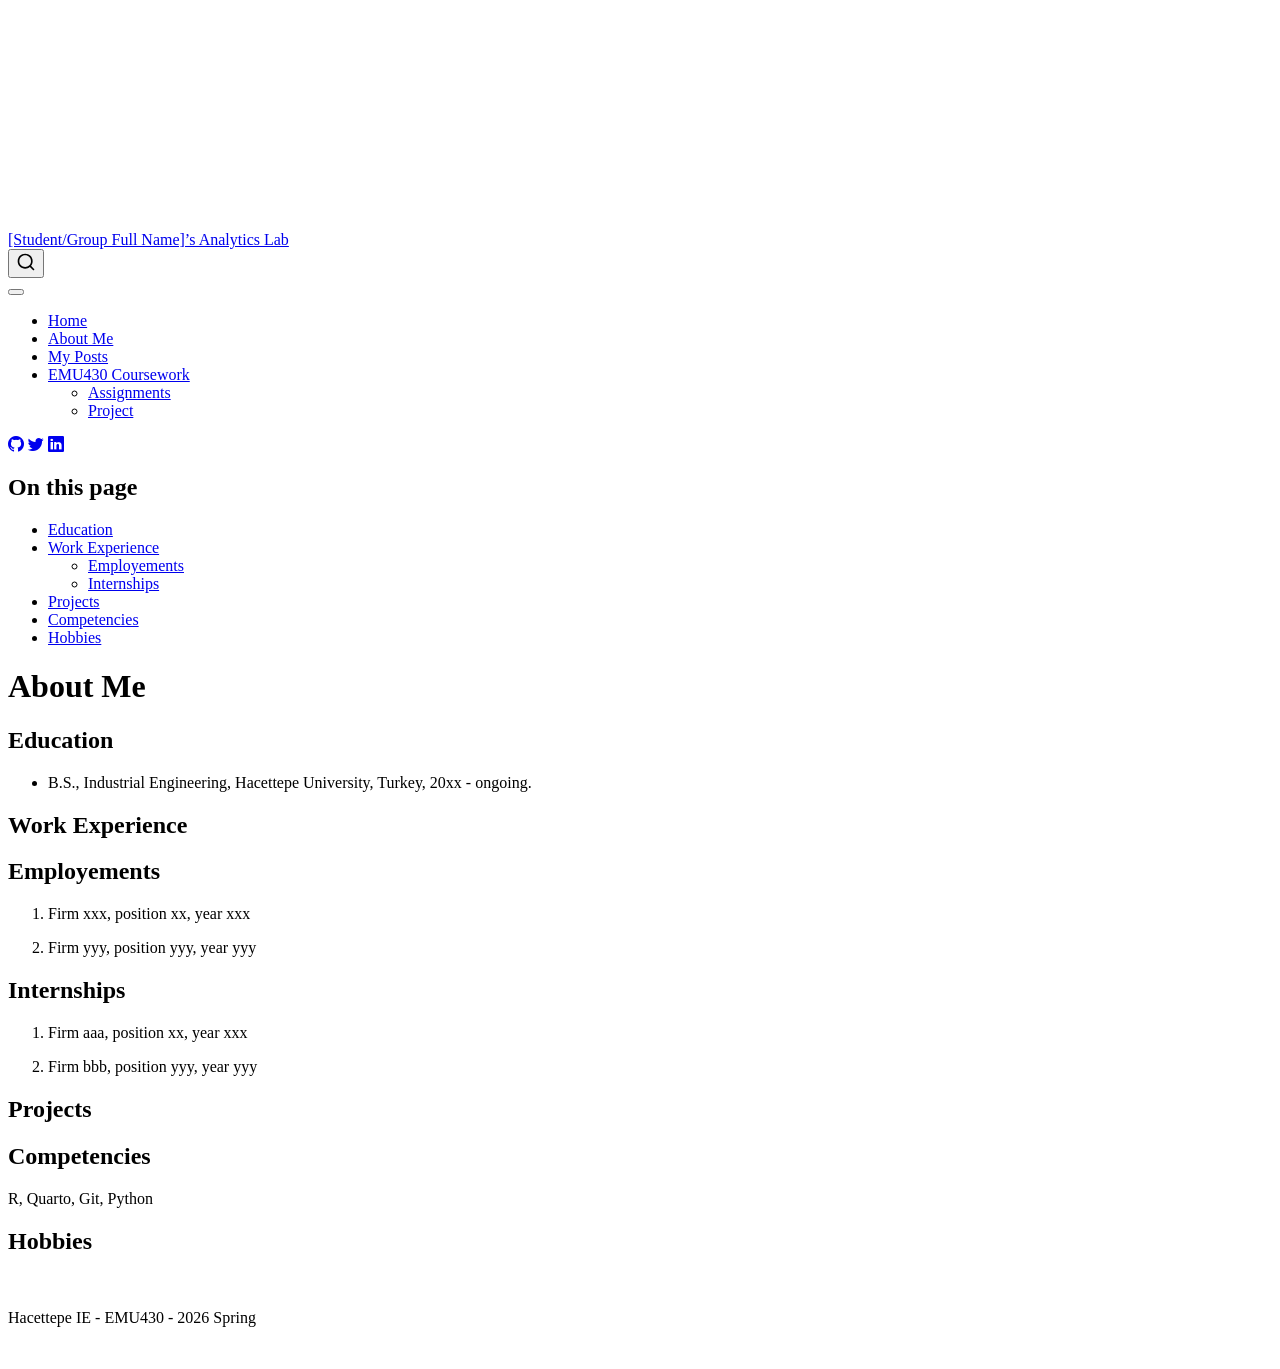
==== docs/about.html @ 72acf86f "assignment update" ====
<!DOCTYPE html>
<html xmlns="http://www.w3.org/1999/xhtml" lang="en" xml:lang="en"><head>

<meta charset="utf-8">
<meta name="generator" content="quarto-1.8.25">

<meta name="viewport" content="width=device-width, initial-scale=1.0, user-scalable=yes">


<title>About Me – [Student/Group Full Name]’s Analytics Lab</title>
<style>
code{white-space: pre-wrap;}
span.smallcaps{font-variant: small-caps;}
div.columns{display: flex; gap: min(4vw, 1.5em);}
div.column{flex: auto; overflow-x: auto;}
div.hanging-indent{margin-left: 1.5em; text-indent: -1.5em;}
ul.task-list{list-style: none;}
ul.task-list li input[type="checkbox"] {
  width: 0.8em;
  margin: 0 0.8em 0.2em -1em; /* quarto-specific, see https://github.com/quarto-dev/quarto-cli/issues/4556 */ 
  vertical-align: middle;
}
</style>


<script src="site_libs/quarto-nav/quarto-nav.js"></script>
<script src="site_libs/quarto-nav/headroom.min.js"></script>
<script src="site_libs/clipboard/clipboard.min.js"></script>
<script src="site_libs/quarto-search/autocomplete.umd.js"></script>
<script src="site_libs/quarto-search/fuse.min.js"></script>
<script src="site_libs/quarto-search/quarto-search.js"></script>
<meta name="quarto:offset" content="./">
<script src="site_libs/quarto-html/quarto.js" type="module"></script>
<script src="site_libs/quarto-html/tabsets/tabsets.js" type="module"></script>
<script src="site_libs/quarto-html/axe/axe-check.js" type="module"></script>
<script src="site_libs/quarto-html/popper.min.js"></script>
<script src="site_libs/quarto-html/tippy.umd.min.js"></script>
<script src="site_libs/quarto-html/anchor.min.js"></script>
<link href="site_libs/quarto-html/tippy.css" rel="stylesheet">
<link href="site_libs/quarto-html/quarto-syntax-highlighting-7b89279ff1a6dce999919e0e67d4d9ec.css" rel="stylesheet" class="quarto-color-scheme" id="quarto-text-highlighting-styles">
<link href="site_libs/quarto-html/quarto-syntax-highlighting-dark-707d8167ce6003fca903bfe2be84ab7f.css" rel="stylesheet" class="quarto-color-scheme quarto-color-alternate" id="quarto-text-highlighting-styles">
<link href="site_libs/quarto-html/quarto-syntax-highlighting-7b89279ff1a6dce999919e0e67d4d9ec.css" rel="stylesheet" class="quarto-color-scheme-extra" id="quarto-text-highlighting-styles">
<script src="site_libs/bootstrap/bootstrap.min.js"></script>
<link href="site_libs/bootstrap/bootstrap-icons.css" rel="stylesheet">
<link href="site_libs/bootstrap/bootstrap-1f4f0a526e33a25f9ede20238f494f88.min.css" rel="stylesheet" append-hash="true" class="quarto-color-scheme" id="quarto-bootstrap" data-mode="light">
<link href="site_libs/bootstrap/bootstrap-dark-b7d7e4963d0d63b27f52642e5120691d.min.css" rel="stylesheet" append-hash="true" class="quarto-color-scheme quarto-color-alternate" id="quarto-bootstrap" data-mode="dark">
<link href="site_libs/bootstrap/bootstrap-1f4f0a526e33a25f9ede20238f494f88.min.css" rel="stylesheet" append-hash="true" class="quarto-color-scheme-extra" id="quarto-bootstrap" data-mode="light">
<script id="quarto-search-options" type="application/json">{
  "location": "navbar",
  "copy-button": false,
  "collapse-after": 3,
  "panel-placement": "end",
  "type": "overlay",
  "limit": 50,
  "keyboard-shortcut": [
    "f",
    "/",
    "s"
  ],
  "show-item-context": false,
  "language": {
    "search-no-results-text": "No results",
    "search-matching-documents-text": "matching documents",
    "search-copy-link-title": "Copy link to search",
    "search-hide-matches-text": "Hide additional matches",
    "search-more-match-text": "more match in this document",
    "search-more-matches-text": "more matches in this document",
    "search-clear-button-title": "Clear",
    "search-text-placeholder": "",
    "search-detached-cancel-button-title": "Cancel",
    "search-submit-button-title": "Submit",
    "search-label": "Search"
  }
}</script>


<link rel="stylesheet" href="styles.css">
</head>

<body class="docked nav-fixed quarto-light"><script id="quarto-html-before-body" type="application/javascript">
    const toggleBodyColorMode = (bsSheetEl) => {
      const mode = bsSheetEl.getAttribute("data-mode");
      const bodyEl = window.document.querySelector("body");
      if (mode === "dark") {
        bodyEl.classList.add("quarto-dark");
        bodyEl.classList.remove("quarto-light");
      } else {
        bodyEl.classList.add("quarto-light");
        bodyEl.classList.remove("quarto-dark");
      }
    }
    const toggleBodyColorPrimary = () => {
      const bsSheetEl = window.document.querySelector("link#quarto-bootstrap:not([rel=disabled-stylesheet])");
      if (bsSheetEl) {
        toggleBodyColorMode(bsSheetEl);
      }
    }
    const setColorSchemeToggle = (alternate) => {
      const toggles = window.document.querySelectorAll('.quarto-color-scheme-toggle');
      for (let i=0; i < toggles.length; i++) {
        const toggle = toggles[i];
        if (toggle) {
          if (alternate) {
            toggle.classList.add("alternate");
          } else {
            toggle.classList.remove("alternate");
          }
        }
      }
    };
    const toggleColorMode = (alternate) => {
      // Switch the stylesheets
      const primaryStylesheets = window.document.querySelectorAll('link.quarto-color-scheme:not(.quarto-color-alternate)');
      const alternateStylesheets = window.document.querySelectorAll('link.quarto-color-scheme.quarto-color-alternate');
      manageTransitions('#quarto-margin-sidebar .nav-link', false);
      if (alternate) {
        // note: dark is layered on light, we don't disable primary!
        enableStylesheet(alternateStylesheets);
        for (const sheetNode of alternateStylesheets) {
          if (sheetNode.id === "quarto-bootstrap") {
            toggleBodyColorMode(sheetNode);
          }
        }
      } else {
        disableStylesheet(alternateStylesheets);
        enableStylesheet(primaryStylesheets)
        toggleBodyColorPrimary();
      }
      manageTransitions('#quarto-margin-sidebar .nav-link', true);
      // Switch the toggles
      setColorSchemeToggle(alternate)
      // Hack to workaround the fact that safari doesn't
      // properly recolor the scrollbar when toggling (#1455)
      if (navigator.userAgent.indexOf('Safari') > 0 && navigator.userAgent.indexOf('Chrome') == -1) {
        manageTransitions("body", false);
        window.scrollTo(0, 1);
        setTimeout(() => {
          window.scrollTo(0, 0);
          manageTransitions("body", true);
        }, 40);
      }
    }
    const disableStylesheet = (stylesheets) => {
      for (let i=0; i < stylesheets.length; i++) {
        const stylesheet = stylesheets[i];
        stylesheet.rel = 'disabled-stylesheet';
      }
    }
    const enableStylesheet = (stylesheets) => {
      for (let i=0; i < stylesheets.length; i++) {
        const stylesheet = stylesheets[i];
        if(stylesheet.rel !== 'stylesheet') { // for Chrome, which will still FOUC without this check
          stylesheet.rel = 'stylesheet';
        }
      }
    }
    const manageTransitions = (selector, allowTransitions) => {
      const els = window.document.querySelectorAll(selector);
      for (let i=0; i < els.length; i++) {
        const el = els[i];
        if (allowTransitions) {
          el.classList.remove('notransition');
        } else {
          el.classList.add('notransition');
        }
      }
    }
    const isFileUrl = () => {
      return window.location.protocol === 'file:';
    }
    const hasAlternateSentinel = () => {
      let styleSentinel = getColorSchemeSentinel();
      if (styleSentinel !== null) {
        return styleSentinel === "alternate";
      } else {
        return false;
      }
    }
    const setStyleSentinel = (alternate) => {
      const value = alternate ? "alternate" : "default";
      if (!isFileUrl()) {
        window.localStorage.setItem("quarto-color-scheme", value);
      } else {
        localAlternateSentinel = value;
      }
    }
    const getColorSchemeSentinel = () => {
      if (!isFileUrl()) {
        const storageValue = window.localStorage.getItem("quarto-color-scheme");
        return storageValue != null ? storageValue : localAlternateSentinel;
      } else {
        return localAlternateSentinel;
      }
    }
    const toggleGiscusIfUsed = (isAlternate, darkModeDefault) => {
      const baseTheme = document.querySelector('#giscus-base-theme')?.value ?? 'light';
      const alternateTheme = document.querySelector('#giscus-alt-theme')?.value ?? 'dark';
      let newTheme = '';
      if(authorPrefersDark) {
        newTheme = isAlternate ? baseTheme : alternateTheme;
      } else {
        newTheme = isAlternate ? alternateTheme : baseTheme;
      }
      const changeGiscusTheme = () => {
        // From: https://github.com/giscus/giscus/issues/336
        const sendMessage = (message) => {
          const iframe = document.querySelector('iframe.giscus-frame');
          if (!iframe) return;
          iframe.contentWindow.postMessage({ giscus: message }, 'https://giscus.app');
        }
        sendMessage({
          setConfig: {
            theme: newTheme
          }
        });
      }
      const isGiscussLoaded = window.document.querySelector('iframe.giscus-frame') !== null;
      if (isGiscussLoaded) {
        changeGiscusTheme();
      }
    };
    const authorPrefersDark = false;
    const darkModeDefault = authorPrefersDark;
      document.querySelector('link#quarto-text-highlighting-styles.quarto-color-scheme-extra').rel = 'disabled-stylesheet';
      document.querySelector('link#quarto-bootstrap.quarto-color-scheme-extra').rel = 'disabled-stylesheet';
    let localAlternateSentinel = darkModeDefault ? 'alternate' : 'default';
    // Dark / light mode switch
    window.quartoToggleColorScheme = () => {
      // Read the current dark / light value
      let toAlternate = !hasAlternateSentinel();
      toggleColorMode(toAlternate);
      setStyleSentinel(toAlternate);
      toggleGiscusIfUsed(toAlternate, darkModeDefault);
      window.dispatchEvent(new Event('resize'));
    };
    // Switch to dark mode if need be
    if (hasAlternateSentinel()) {
      toggleColorMode(true);
    } else {
      toggleColorMode(false);
    }
  </script>

<div id="quarto-search-results"></div>
  <header id="quarto-header" class="headroom fixed-top">
    <nav class="navbar navbar-expand-lg " data-bs-theme="dark">
      <div class="navbar-container container-fluid">
      <div class="navbar-brand-container mx-auto">
    <a href="./index.html" class="navbar-brand navbar-brand-logo">
    </a>
    <a class="navbar-brand" href="./index.html">
    <span class="navbar-title">[Student/Group Full Name]’s Analytics Lab</span>
    </a>
  </div>
            <div id="quarto-search" class="" title="Search"></div>
          <button class="navbar-toggler" type="button" data-bs-toggle="collapse" data-bs-target="#navbarCollapse" aria-controls="navbarCollapse" role="menu" aria-expanded="false" aria-label="Toggle navigation" onclick="if (window.quartoToggleHeadroom) { window.quartoToggleHeadroom(); }">
  <span class="navbar-toggler-icon"></span>
</button>
          <div class="collapse navbar-collapse" id="navbarCollapse">
            <ul class="navbar-nav navbar-nav-scroll me-auto">
  <li class="nav-item">
    <a class="nav-link" href="./index.html"> 
<span class="menu-text">Home</span></a>
  </li>  
  <li class="nav-item">
    <a class="nav-link active" href="./about.html" aria-current="page"> 
<span class="menu-text">About Me</span></a>
  </li>  
  <li class="nav-item">
    <a class="nav-link" href="./posts.html"> 
<span class="menu-text">My Posts</span></a>
  </li>  
  <li class="nav-item dropdown ">
    <a class="nav-link dropdown-toggle" href="#" id="nav-menu-emu430-coursework" role="link" data-bs-toggle="dropdown" aria-expanded="false">
 <span class="menu-text">EMU430 Coursework</span>
    </a>
    <ul class="dropdown-menu" aria-labelledby="nav-menu-emu430-coursework">    
        <li>
    <a class="dropdown-item" href="./assignments.html">
 <span class="dropdown-text">Assignments</span></a>
  </li>  
        <li>
    <a class="dropdown-item" href="./project.html">
 <span class="dropdown-text">Project</span></a>
  </li>  
    </ul>
  </li>
</ul>
          </div> <!-- /navcollapse -->
            <div class="quarto-navbar-tools tools-wide">
    <a href="https://twitter.com" title="" class="quarto-navigation-tool px-1" aria-label=""><i class="bi bi-github"></i></a>
    <a href="https://twitter.com" title="" class="quarto-navigation-tool px-1" aria-label=""><i class="bi bi-twitter"></i></a>
    <a href="https://linkedin.com" title="" class="quarto-navigation-tool px-1" aria-label=""><i class="bi bi-linkedin"></i></a>
  <a href="" class="quarto-color-scheme-toggle quarto-navigation-tool  px-1" onclick="window.quartoToggleColorScheme(); return false;" title="Toggle dark mode"><i class="bi"></i></a>
</div>
      </div> <!-- /container-fluid -->
    </nav>
</header>
<!-- content -->
<div id="quarto-content" class="quarto-container page-columns page-rows-contents page-layout-article page-navbar">
<!-- sidebar -->
  <nav id="quarto-sidebar" class="sidebar collapse collapse-horizontal quarto-sidebar-collapse-item sidebar-navigation docked overflow-auto">
    <nav id="TOC" role="doc-toc" class="toc-active">
    <h2 id="toc-title">On this page</h2>
   
  <ul>
  <li><a href="#education" id="toc-education" class="nav-link active" data-scroll-target="#education">Education</a></li>
  <li><a href="#work-experience" id="toc-work-experience" class="nav-link" data-scroll-target="#work-experience">Work Experience</a>
  <ul class="collapse">
  <li><a href="#employements" id="toc-employements" class="nav-link" data-scroll-target="#employements">Employements</a></li>
  <li><a href="#internships" id="toc-internships" class="nav-link" data-scroll-target="#internships">Internships</a></li>
  </ul></li>
  <li><a href="#projects" id="toc-projects" class="nav-link" data-scroll-target="#projects">Projects</a></li>
  <li><a href="#competencies" id="toc-competencies" class="nav-link" data-scroll-target="#competencies">Competencies</a></li>
  <li><a href="#hobbies" id="toc-hobbies" class="nav-link" data-scroll-target="#hobbies">Hobbies</a></li>
  </ul>
</nav>
</nav>
<div id="quarto-sidebar-glass" class="quarto-sidebar-collapse-item" data-bs-toggle="collapse" data-bs-target=".quarto-sidebar-collapse-item"></div>
<!-- margin-sidebar -->
    <div id="quarto-margin-sidebar" class="sidebar margin-sidebar zindex-bottom">
    </div>
<!-- main -->
<main class="content" id="quarto-document-content">


<header id="title-block-header" class="quarto-title-block default">
<div class="quarto-title">
<h1 class="title">About Me</h1>
</div>



<div class="quarto-title-meta">

    
  
    
  </div>
  


</header>


<section id="education" class="level1">
<h1>Education</h1>
<ul>
<li>B.S., Industrial Engineering, Hacettepe University, Turkey, 20xx - ongoing.</li>
</ul>
</section>
<section id="work-experience" class="level1">
<h1>Work Experience</h1>
<section id="employements" class="level2">
<h2 class="anchored" data-anchor-id="employements">Employements</h2>
<ol type="1">
<li><p>Firm xxx, position xx, year xxx</p></li>
<li><p>Firm yyy, position yyy, year yyy</p></li>
</ol>
</section>
<section id="internships" class="level2">
<h2 class="anchored" data-anchor-id="internships">Internships</h2>
<ol type="1">
<li><p>Firm aaa, position xx, year xxx</p></li>
<li><p>Firm bbb, position yyy, year yyy</p></li>
</ol>
</section>
</section>
<section id="projects" class="level1">
<h1>Projects</h1>
</section>
<section id="competencies" class="level1">
<h1>Competencies</h1>
<p>R, Quarto, Git, Python</p>
</section>
<section id="hobbies" class="level1">
<h1>Hobbies</h1>


</section>

<a onclick="window.scrollTo(0, 0); return false;" role="button" id="quarto-back-to-top"><i class="bi bi-arrow-up"></i> Back to top</a></main> <!-- /main -->
<script id="quarto-html-after-body" type="application/javascript">
  window.document.addEventListener("DOMContentLoaded", function (event) {
    // Ensure there is a toggle, if there isn't float one in the top right
    if (window.document.querySelector('.quarto-color-scheme-toggle') === null) {
      const a = window.document.createElement('a');
      a.classList.add('top-right');
      a.classList.add('quarto-color-scheme-toggle');
      a.href = "";
      a.onclick = function() { try { window.quartoToggleColorScheme(); } catch {} return false; };
      const i = window.document.createElement("i");
      i.classList.add('bi');
      a.appendChild(i);
      window.document.body.appendChild(a);
    }
    setColorSchemeToggle(hasAlternateSentinel())
    const icon = "";
    const anchorJS = new window.AnchorJS();
    anchorJS.options = {
      placement: 'right',
      icon: icon
    };
    anchorJS.add('.anchored');
    const isCodeAnnotation = (el) => {
      for (const clz of el.classList) {
        if (clz.startsWith('code-annotation-')) {                     
          return true;
        }
      }
      return false;
    }
    const onCopySuccess = function(e) {
      // button target
      const button = e.trigger;
      // don't keep focus
      button.blur();
      // flash "checked"
      button.classList.add('code-copy-button-checked');
      var currentTitle = button.getAttribute("title");
      button.setAttribute("title", "Copied!");
      let tooltip;
      if (window.bootstrap) {
        button.setAttribute("data-bs-toggle", "tooltip");
        button.setAttribute("data-bs-placement", "left");
        button.setAttribute("data-bs-title", "Copied!");
        tooltip = new bootstrap.Tooltip(button, 
          { trigger: "manual", 
            customClass: "code-copy-button-tooltip",
            offset: [0, -8]});
        tooltip.show();    
      }
      setTimeout(function() {
        if (tooltip) {
          tooltip.hide();
          button.removeAttribute("data-bs-title");
          button.removeAttribute("data-bs-toggle");
          button.removeAttribute("data-bs-placement");
        }
        button.setAttribute("title", currentTitle);
        button.classList.remove('code-copy-button-checked');
      }, 1000);
      // clear code selection
      e.clearSelection();
    }
    const getTextToCopy = function(trigger) {
      const outerScaffold = trigger.parentElement.cloneNode(true);
      const codeEl = outerScaffold.querySelector('code');
      for (const childEl of codeEl.children) {
        if (isCodeAnnotation(childEl)) {
          childEl.remove();
        }
      }
      return codeEl.innerText;
    }
    const clipboard = new window.ClipboardJS('.code-copy-button:not([data-in-quarto-modal])', {
      text: getTextToCopy
    });
    clipboard.on('success', onCopySuccess);
    if (window.document.getElementById('quarto-embedded-source-code-modal')) {
      const clipboardModal = new window.ClipboardJS('.code-copy-button[data-in-quarto-modal]', {
        text: getTextToCopy,
        container: window.document.getElementById('quarto-embedded-source-code-modal')
      });
      clipboardModal.on('success', onCopySuccess);
    }
      var localhostRegex = new RegExp(/^(?:http|https):\/\/localhost\:?[0-9]*\//);
      var mailtoRegex = new RegExp(/^mailto:/);
        var filterRegex = new RegExp('/' + window.location.host + '/');
      var isInternal = (href) => {
          return filterRegex.test(href) || localhostRegex.test(href) || mailtoRegex.test(href);
      }
      // Inspect non-navigation links and adorn them if external
     var links = window.document.querySelectorAll('a[href]:not(.nav-link):not(.navbar-brand):not(.toc-action):not(.sidebar-link):not(.sidebar-item-toggle):not(.pagination-link):not(.no-external):not([aria-hidden]):not(.dropdown-item):not(.quarto-navigation-tool):not(.about-link)');
      for (var i=0; i<links.length; i++) {
        const link = links[i];
        if (!isInternal(link.href)) {
          // undo the damage that might have been done by quarto-nav.js in the case of
          // links that we want to consider external
          if (link.dataset.originalHref !== undefined) {
            link.href = link.dataset.originalHref;
          }
        }
      }
    function tippyHover(el, contentFn, onTriggerFn, onUntriggerFn) {
      const config = {
        allowHTML: true,
        maxWidth: 500,
        delay: 100,
        arrow: false,
        appendTo: function(el) {
            return el.parentElement;
        },
        interactive: true,
        interactiveBorder: 10,
        theme: 'quarto',
        placement: 'bottom-start',
      };
      if (contentFn) {
        config.content = contentFn;
      }
      if (onTriggerFn) {
        config.onTrigger = onTriggerFn;
      }
      if (onUntriggerFn) {
        config.onUntrigger = onUntriggerFn;
      }
      window.tippy(el, config); 
    }
    const noterefs = window.document.querySelectorAll('a[role="doc-noteref"]');
    for (var i=0; i<noterefs.length; i++) {
      const ref = noterefs[i];
      tippyHover(ref, function() {
        // use id or data attribute instead here
        let href = ref.getAttribute('data-footnote-href') || ref.getAttribute('href');
        try { href = new URL(href).hash; } catch {}
        const id = href.replace(/^#\/?/, "");
        const note = window.document.getElementById(id);
        if (note) {
          return note.innerHTML;
        } else {
          return "";
        }
      });
    }
    const xrefs = window.document.querySelectorAll('a.quarto-xref');
    const processXRef = (id, note) => {
      // Strip column container classes
      const stripColumnClz = (el) => {
        el.classList.remove("page-full", "page-columns");
        if (el.children) {
          for (const child of el.children) {
            stripColumnClz(child);
          }
        }
      }
      stripColumnClz(note)
      if (id === null || id.startsWith('sec-')) {
        // Special case sections, only their first couple elements
        const container = document.createElement("div");
        if (note.children && note.children.length > 2) {
          container.appendChild(note.children[0].cloneNode(true));
          for (let i = 1; i < note.children.length; i++) {
            const child = note.children[i];
            if (child.tagName === "P" && child.innerText === "") {
              continue;
            } else {
              container.appendChild(child.cloneNode(true));
              break;
            }
          }
          if (window.Quarto?.typesetMath) {
            window.Quarto.typesetMath(container);
          }
          return container.innerHTML
        } else {
          if (window.Quarto?.typesetMath) {
            window.Quarto.typesetMath(note);
          }
          return note.innerHTML;
        }
      } else {
        // Remove any anchor links if they are present
        const anchorLink = note.querySelector('a.anchorjs-link');
        if (anchorLink) {
          anchorLink.remove();
        }
        if (window.Quarto?.typesetMath) {
          window.Quarto.typesetMath(note);
        }
        if (note.classList.contains("callout")) {
          return note.outerHTML;
        } else {
          return note.innerHTML;
        }
      }
    }
    for (var i=0; i<xrefs.length; i++) {
      const xref = xrefs[i];
      tippyHover(xref, undefined, function(instance) {
        instance.disable();
        let url = xref.getAttribute('href');
        let hash = undefined; 
        if (url.startsWith('#')) {
          hash = url;
        } else {
          try { hash = new URL(url).hash; } catch {}
        }
        if (hash) {
          const id = hash.replace(/^#\/?/, "");
          const note = window.document.getElementById(id);
          if (note !== null) {
            try {
              const html = processXRef(id, note.cloneNode(true));
              instance.setContent(html);
            } finally {
              instance.enable();
              instance.show();
            }
          } else {
            // See if we can fetch this
            fetch(url.split('#')[0])
            .then(res => res.text())
            .then(html => {
              const parser = new DOMParser();
              const htmlDoc = parser.parseFromString(html, "text/html");
              const note = htmlDoc.getElementById(id);
              if (note !== null) {
                const html = processXRef(id, note);
                instance.setContent(html);
              } 
            }).finally(() => {
              instance.enable();
              instance.show();
            });
          }
        } else {
          // See if we can fetch a full url (with no hash to target)
          // This is a special case and we should probably do some content thinning / targeting
          fetch(url)
          .then(res => res.text())
          .then(html => {
            const parser = new DOMParser();
            const htmlDoc = parser.parseFromString(html, "text/html");
            const note = htmlDoc.querySelector('main.content');
            if (note !== null) {
              // This should only happen for chapter cross references
              // (since there is no id in the URL)
              // remove the first header
              if (note.children.length > 0 && note.children[0].tagName === "HEADER") {
                note.children[0].remove();
              }
              const html = processXRef(null, note);
              instance.setContent(html);
            } 
          }).finally(() => {
            instance.enable();
            instance.show();
          });
        }
      }, function(instance) {
      });
    }
        let selectedAnnoteEl;
        const selectorForAnnotation = ( cell, annotation) => {
          let cellAttr = 'data-code-cell="' + cell + '"';
          let lineAttr = 'data-code-annotation="' +  annotation + '"';
          const selector = 'span[' + cellAttr + '][' + lineAttr + ']';
          return selector;
        }
        const selectCodeLines = (annoteEl) => {
          const doc = window.document;
          const targetCell = annoteEl.getAttribute("data-target-cell");
          const targetAnnotation = annoteEl.getAttribute("data-target-annotation");
          const annoteSpan = window.document.querySelector(selectorForAnnotation(targetCell, targetAnnotation));
          const lines = annoteSpan.getAttribute("data-code-lines").split(",");
          const lineIds = lines.map((line) => {
            return targetCell + "-" + line;
          })
          let top = null;
          let height = null;
          let parent = null;
          if (lineIds.length > 0) {
              //compute the position of the single el (top and bottom and make a div)
              const el = window.document.getElementById(lineIds[0]);
              top = el.offsetTop;
              height = el.offsetHeight;
              parent = el.parentElement.parentElement;
            if (lineIds.length > 1) {
              const lastEl = window.document.getElementById(lineIds[lineIds.length - 1]);
              const bottom = lastEl.offsetTop + lastEl.offsetHeight;
              height = bottom - top;
            }
            if (top !== null && height !== null && parent !== null) {
              // cook up a div (if necessary) and position it 
              let div = window.document.getElementById("code-annotation-line-highlight");
              if (div === null) {
                div = window.document.createElement("div");
                div.setAttribute("id", "code-annotation-line-highlight");
                div.style.position = 'absolute';
                parent.appendChild(div);
              }
              div.style.top = top - 2 + "px";
              div.style.height = height + 4 + "px";
              div.style.left = 0;
              let gutterDiv = window.document.getElementById("code-annotation-line-highlight-gutter");
              if (gutterDiv === null) {
                gutterDiv = window.document.createElement("div");
                gutterDiv.setAttribute("id", "code-annotation-line-highlight-gutter");
                gutterDiv.style.position = 'absolute';
                const codeCell = window.document.getElementById(targetCell);
                const gutter = codeCell.querySelector('.code-annotation-gutter');
                gutter.appendChild(gutterDiv);
              }
              gutterDiv.style.top = top - 2 + "px";
              gutterDiv.style.height = height + 4 + "px";
            }
            selectedAnnoteEl = annoteEl;
          }
        };
        const unselectCodeLines = () => {
          const elementsIds = ["code-annotation-line-highlight", "code-annotation-line-highlight-gutter"];
          elementsIds.forEach((elId) => {
            const div = window.document.getElementById(elId);
            if (div) {
              div.remove();
            }
          });
          selectedAnnoteEl = undefined;
        };
          // Handle positioning of the toggle
      window.addEventListener(
        "resize",
        throttle(() => {
          elRect = undefined;
          if (selectedAnnoteEl) {
            selectCodeLines(selectedAnnoteEl);
          }
        }, 10)
      );
      function throttle(fn, ms) {
      let throttle = false;
      let timer;
        return (...args) => {
          if(!throttle) { // first call gets through
              fn.apply(this, args);
              throttle = true;
          } else { // all the others get throttled
              if(timer) clearTimeout(timer); // cancel #2
              timer = setTimeout(() => {
                fn.apply(this, args);
                timer = throttle = false;
              }, ms);
          }
        };
      }
        // Attach click handler to the DT
        const annoteDls = window.document.querySelectorAll('dt[data-target-cell]');
        for (const annoteDlNode of annoteDls) {
          annoteDlNode.addEventListener('click', (event) => {
            const clickedEl = event.target;
            if (clickedEl !== selectedAnnoteEl) {
              unselectCodeLines();
              const activeEl = window.document.querySelector('dt[data-target-cell].code-annotation-active');
              if (activeEl) {
                activeEl.classList.remove('code-annotation-active');
              }
              selectCodeLines(clickedEl);
              clickedEl.classList.add('code-annotation-active');
            } else {
              // Unselect the line
              unselectCodeLines();
              clickedEl.classList.remove('code-annotation-active');
            }
          });
        }
    const findCites = (el) => {
      const parentEl = el.parentElement;
      if (parentEl) {
        const cites = parentEl.dataset.cites;
        if (cites) {
          return {
            el,
            cites: cites.split(' ')
          };
        } else {
          return findCites(el.parentElement)
        }
      } else {
        return undefined;
      }
    };
    var bibliorefs = window.document.querySelectorAll('a[role="doc-biblioref"]');
    for (var i=0; i<bibliorefs.length; i++) {
      const ref = bibliorefs[i];
      const citeInfo = findCites(ref);
      if (citeInfo) {
        tippyHover(citeInfo.el, function() {
          var popup = window.document.createElement('div');
          citeInfo.cites.forEach(function(cite) {
            var citeDiv = window.document.createElement('div');
            citeDiv.classList.add('hanging-indent');
            citeDiv.classList.add('csl-entry');
            var biblioDiv = window.document.getElementById('ref-' + cite);
            if (biblioDiv) {
              citeDiv.innerHTML = biblioDiv.innerHTML;
            }
            popup.appendChild(citeDiv);
          });
          return popup.innerHTML;
        });
      }
    }
  });
  </script>
</div> <!-- /content -->
<footer class="footer">
  <div class="nav-footer">
    <div class="nav-footer-left">
      &nbsp;
    </div>   
    <div class="nav-footer-center">
<p>Hacettepe IE - EMU430 - 2026 Spring</p>
</div>
    <div class="nav-footer-right">
      &nbsp;
    </div>
  </div>
</footer>




</body></html>
---- docs/site_libs/quarto-html/quarto-syntax-highlighting-7b89279ff1a6dce999919e0e67d4d9ec.css ----
/* quarto syntax highlight colors */
:root {
  --quarto-hl-ot-color: #003B4F;
  --quarto-hl-at-color: #657422;
  --quarto-hl-ss-color: #20794D;
  --quarto-hl-an-color: #5E5E5E;
  --quarto-hl-fu-color: #4758AB;
  --quarto-hl-st-color: #20794D;
  --quarto-hl-cf-color: #003B4F;
  --quarto-hl-op-color: #5E5E5E;
  --quarto-hl-er-color: #AD0000;
  --quarto-hl-bn-color: #AD0000;
  --quarto-hl-al-color: #AD0000;
  --quarto-hl-va-color: #111111;
  --quarto-hl-bu-color: inherit;
  --quarto-hl-ex-color: inherit;
  --quarto-hl-pp-color: #AD0000;
  --quarto-hl-in-color: #5E5E5E;
  --quarto-hl-vs-color: #20794D;
  --quarto-hl-wa-color: #5E5E5E;
  --quarto-hl-do-color: #5E5E5E;
  --quarto-hl-im-color: #00769E;
  --quarto-hl-ch-color: #20794D;
  --quarto-hl-dt-color: #AD0000;
  --quarto-hl-fl-color: #AD0000;
  --quarto-hl-co-color: #5E5E5E;
  --quarto-hl-cv-color: #5E5E5E;
  --quarto-hl-cn-color: #8f5902;
  --quarto-hl-sc-color: #5E5E5E;
  --quarto-hl-dv-color: #AD0000;
  --quarto-hl-kw-color: #003B4F;
}

/* other quarto variables */
:root {
  --quarto-font-monospace: SFMono-Regular, Menlo, Monaco, Consolas, "Liberation Mono", "Courier New", monospace;
}

/* syntax highlight based on Pandoc's rules */
pre > code.sourceCode > span {
  color: #003B4F;
}

code.sourceCode > span {
  color: #003B4F;
}

div.sourceCode,
div.sourceCode pre.sourceCode {
  color: #003B4F;
}

/* Normal */
code span {
  color: #003B4F;
}

/* Alert */
code span.al {
  color: #AD0000;
  font-style: inherit;
}

/* Annotation */
code span.an {
  color: #5E5E5E;
  font-style: inherit;
}

/* Attribute */
code span.at {
  color: #657422;
  font-style: inherit;
}

/* BaseN */
code span.bn {
  color: #AD0000;
  font-style: inherit;
}

/* BuiltIn */
code span.bu {
  font-style: inherit;
}

/* ControlFlow */
code span.cf {
  color: #003B4F;
  font-weight: bold;
  font-style: inherit;
}

/* Char */
code span.ch {
  color: #20794D;
  font-style: inherit;
}

/* Constant */
code span.cn {
  color: #8f5902;
  font-style: inherit;
}

/* Comment */
code span.co {
  color: #5E5E5E;
  font-style: inherit;
}

/* CommentVar */
code span.cv {
  color: #5E5E5E;
  font-style: italic;
}

/* Documentation */
code span.do {
  color: #5E5E5E;
  font-style: italic;
}

/* DataType */
code span.dt {
  color: #AD0000;
  font-style: inherit;
}

/* DecVal */
code span.dv {
  color: #AD0000;
  font-style: inherit;
}

/* Error */
code span.er {
  color: #AD0000;
  font-style: inherit;
}

/* Extension */
code span.ex {
  font-style: inherit;
}

/* Float */
code span.fl {
  color: #AD0000;
  font-style: inherit;
}

/* Function */
code span.fu {
  color: #4758AB;
  font-style: inherit;
}

/* Import */
code span.im {
  color: #00769E;
  font-style: inherit;
}

/* Information */
code span.in {
  color: #5E5E5E;
  font-style: inherit;
}

/* Keyword */
code span.kw {
  color: #003B4F;
  font-weight: bold;
  font-style: inherit;
}

/* Operator */
code span.op {
  color: #5E5E5E;
  font-style: inherit;
}

/* Other */
code span.ot {
  color: #003B4F;
  font-style: inherit;
}

/* Preprocessor */
code span.pp {
  color: #AD0000;
  font-style: inherit;
}

/* SpecialChar */
code span.sc {
  color: #5E5E5E;
  font-style: inherit;
}

/* SpecialString */
code span.ss {
  color: #20794D;
  font-style: inherit;
}

/* String */
code span.st {
  color: #20794D;
  font-style: inherit;
}

/* Variable */
code span.va {
  color: #111111;
  font-style: inherit;
}

/* VerbatimString */
code span.vs {
  color: #20794D;
  font-style: inherit;
}

/* Warning */
code span.wa {
  color: #5E5E5E;
  font-style: italic;
}

.prevent-inlining {
  content: "</";
}

/*# sourceMappingURL=3944bc705cfaf4c80e56f77c5205168a.css.map */
---- docs/site_libs/quarto-html/quarto-syntax-highlighting-7b89279ff1a6dce999919e0e67d4d9ec.css ----
/* quarto syntax highlight colors */
:root {
  --quarto-hl-ot-color: #003B4F;
  --quarto-hl-at-color: #657422;
  --quarto-hl-ss-color: #20794D;
  --quarto-hl-an-color: #5E5E5E;
  --quarto-hl-fu-color: #4758AB;
  --quarto-hl-st-color: #20794D;
  --quarto-hl-cf-color: #003B4F;
  --quarto-hl-op-color: #5E5E5E;
  --quarto-hl-er-color: #AD0000;
  --quarto-hl-bn-color: #AD0000;
  --quarto-hl-al-color: #AD0000;
  --quarto-hl-va-color: #111111;
  --quarto-hl-bu-color: inherit;
  --quarto-hl-ex-color: inherit;
  --quarto-hl-pp-color: #AD0000;
  --quarto-hl-in-color: #5E5E5E;
  --quarto-hl-vs-color: #20794D;
  --quarto-hl-wa-color: #5E5E5E;
  --quarto-hl-do-color: #5E5E5E;
  --quarto-hl-im-color: #00769E;
  --quarto-hl-ch-color: #20794D;
  --quarto-hl-dt-color: #AD0000;
  --quarto-hl-fl-color: #AD0000;
  --quarto-hl-co-color: #5E5E5E;
  --quarto-hl-cv-color: #5E5E5E;
  --quarto-hl-cn-color: #8f5902;
  --quarto-hl-sc-color: #5E5E5E;
  --quarto-hl-dv-color: #AD0000;
  --quarto-hl-kw-color: #003B4F;
}

/* other quarto variables */
:root {
  --quarto-font-monospace: SFMono-Regular, Menlo, Monaco, Consolas, "Liberation Mono", "Courier New", monospace;
}

/* syntax highlight based on Pandoc's rules */
pre > code.sourceCode > span {
  color: #003B4F;
}

code.sourceCode > span {
  color: #003B4F;
}

div.sourceCode,
div.sourceCode pre.sourceCode {
  color: #003B4F;
}

/* Normal */
code span {
  color: #003B4F;
}

/* Alert */
code span.al {
  color: #AD0000;
  font-style: inherit;
}

/* Annotation */
code span.an {
  color: #5E5E5E;
  font-style: inherit;
}

/* Attribute */
code span.at {
  color: #657422;
  font-style: inherit;
}

/* BaseN */
code span.bn {
  color: #AD0000;
  font-style: inherit;
}

/* BuiltIn */
code span.bu {
  font-style: inherit;
}

/* ControlFlow */
code span.cf {
  color: #003B4F;
  font-weight: bold;
  font-style: inherit;
}

/* Char */
code span.ch {
  color: #20794D;
  font-style: inherit;
}

/* Constant */
code span.cn {
  color: #8f5902;
  font-style: inherit;
}

/* Comment */
code span.co {
  color: #5E5E5E;
  font-style: inherit;
}

/* CommentVar */
code span.cv {
  color: #5E5E5E;
  font-style: italic;
}

/* Documentation */
code span.do {
  color: #5E5E5E;
  font-style: italic;
}

/* DataType */
code span.dt {
  color: #AD0000;
  font-style: inherit;
}

/* DecVal */
code span.dv {
  color: #AD0000;
  font-style: inherit;
}

/* Error */
code span.er {
  color: #AD0000;
  font-style: inherit;
}

/* Extension */
code span.ex {
  font-style: inherit;
}

/* Float */
code span.fl {
  color: #AD0000;
  font-style: inherit;
}

/* Function */
code span.fu {
  color: #4758AB;
  font-style: inherit;
}

/* Import */
code span.im {
  color: #00769E;
  font-style: inherit;
}

/* Information */
code span.in {
  color: #5E5E5E;
  font-style: inherit;
}

/* Keyword */
code span.kw {
  color: #003B4F;
  font-weight: bold;
  font-style: inherit;
}

/* Operator */
code span.op {
  color: #5E5E5E;
  font-style: inherit;
}

/* Other */
code span.ot {
  color: #003B4F;
  font-style: inherit;
}

/* Preprocessor */
code span.pp {
  color: #AD0000;
  font-style: inherit;
}

/* SpecialChar */
code span.sc {
  color: #5E5E5E;
  font-style: inherit;
}

/* SpecialString */
code span.ss {
  color: #20794D;
  font-style: inherit;
}

/* String */
code span.st {
  color: #20794D;
  font-style: inherit;
}

/* Variable */
code span.va {
  color: #111111;
  font-style: inherit;
}

/* VerbatimString */
code span.vs {
  color: #20794D;
  font-style: inherit;
}

/* Warning */
code span.wa {
  color: #5E5E5E;
  font-style: italic;
}

.prevent-inlining {
  content: "</";
}

/*# sourceMappingURL=3944bc705cfaf4c80e56f77c5205168a.css.map */
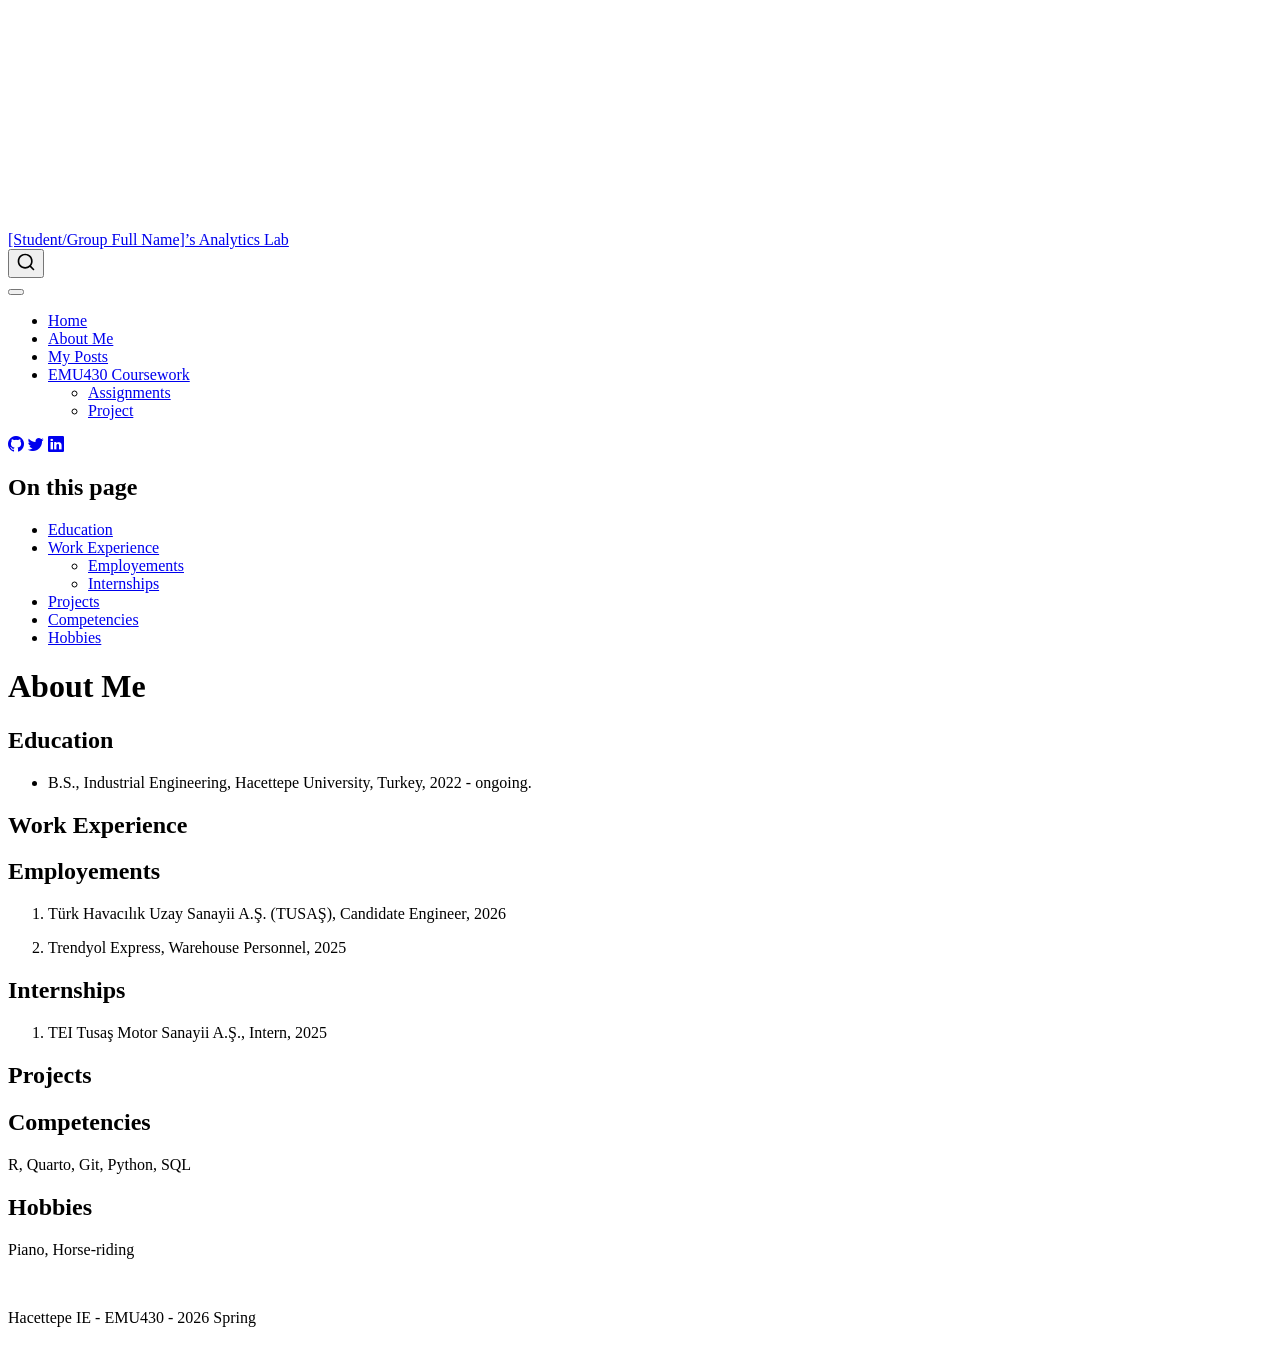
==== commit 2d49b45d: "genel" ====
--- a/docs/about.html
+++ b/docs/about.html
@@ -346,7 +346,7 @@
 <section id="education" class="level1">
 <h1>Education</h1>
 <ul>
-<li>B.S., Industrial Engineering, Hacettepe University, Turkey, 20xx - ongoing.</li>
+<li>B.S., Industrial Engineering, Hacettepe University, Turkey, 2022 - ongoing.</li>
 </ul>
 </section>
 <section id="work-experience" class="level1">
@@ -354,15 +354,14 @@
 <section id="employements" class="level2">
 <h2 class="anchored" data-anchor-id="employements">Employements</h2>
 <ol type="1">
-<li><p>Firm xxx, position xx, year xxx</p></li>
-<li><p>Firm yyy, position yyy, year yyy</p></li>
+<li><p>Türk Havacılık Uzay Sanayii A.Ş. (TUSAŞ), Candidate Engineer, 2026</p></li>
+<li><p>Trendyol Express, Warehouse Personnel, 2025</p></li>
 </ol>
 </section>
 <section id="internships" class="level2">
 <h2 class="anchored" data-anchor-id="internships">Internships</h2>
 <ol type="1">
-<li><p>Firm aaa, position xx, year xxx</p></li>
-<li><p>Firm bbb, position yyy, year yyy</p></li>
+<li>TEI Tusaş Motor Sanayii A.Ş., Intern, 2025</li>
 </ol>
 </section>
 </section>
@@ -371,10 +370,11 @@
 </section>
 <section id="competencies" class="level1">
 <h1>Competencies</h1>
-<p>R, Quarto, Git, Python</p>
+<p>R, Quarto, Git, Python, SQL</p>
 </section>
 <section id="hobbies" class="level1">
 <h1>Hobbies</h1>
+<p>Piano, Horse-riding</p>
 
 
 </section>
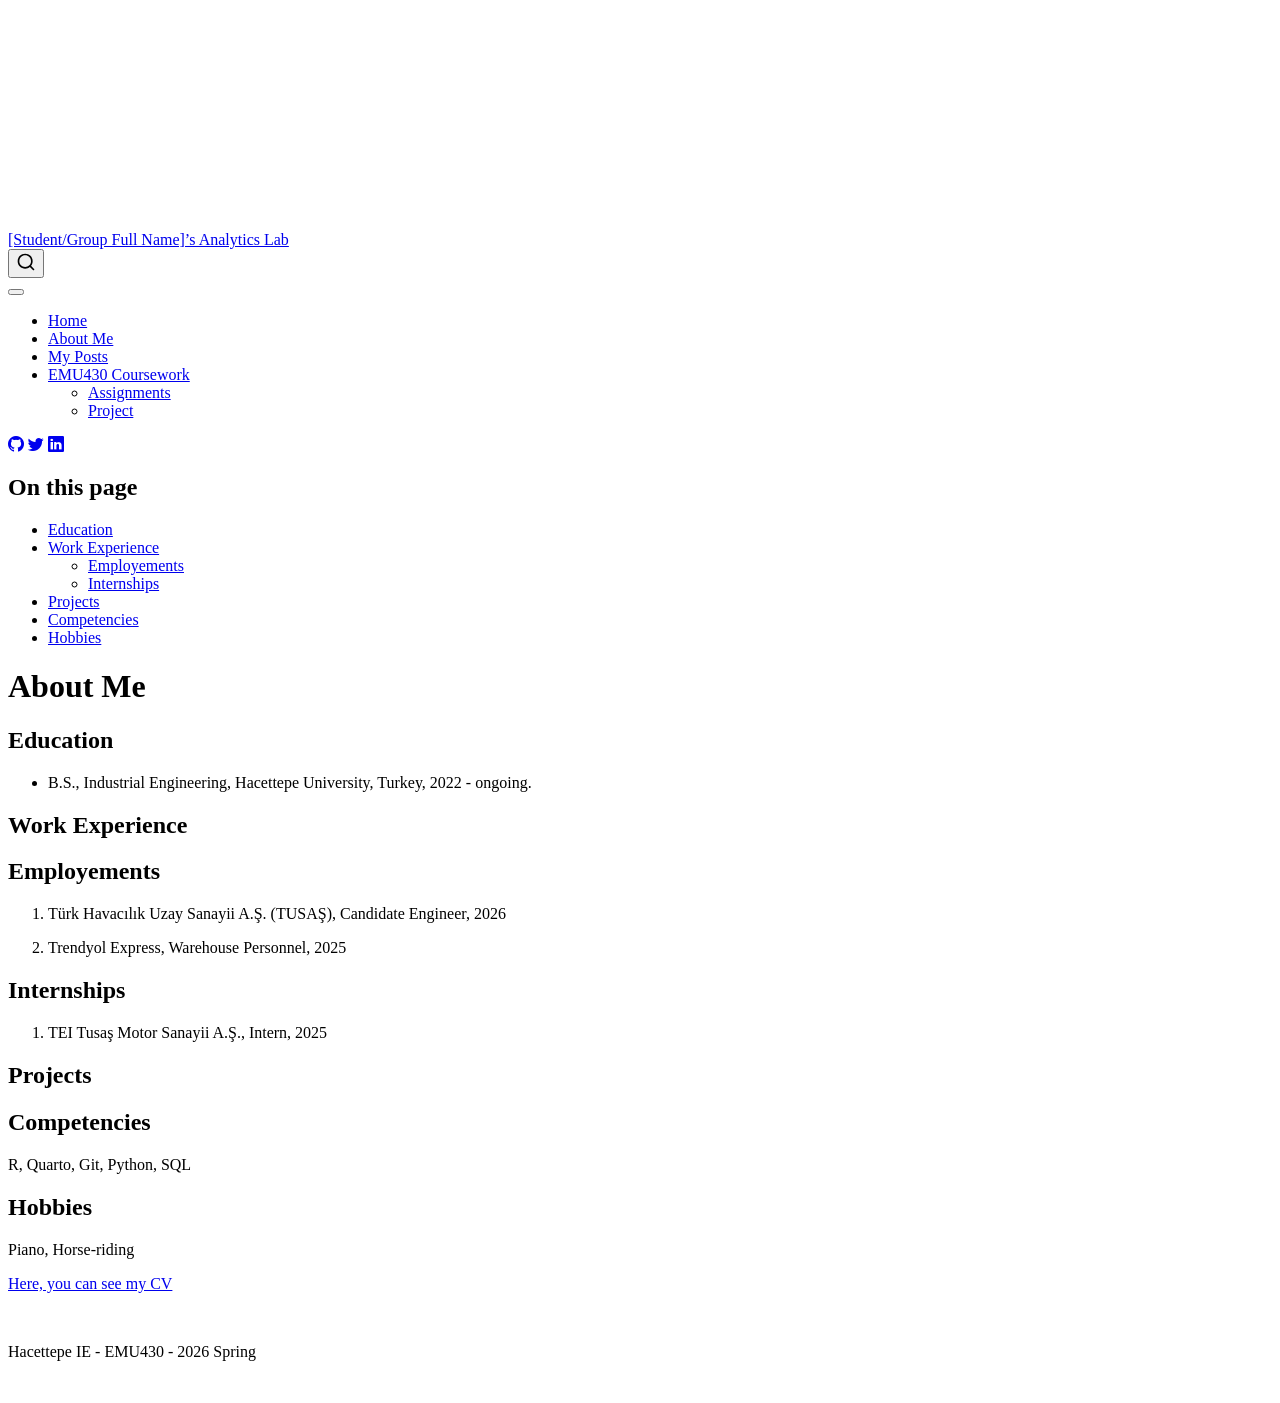
==== commit c9e0a3f2: "genel" ====
--- a/docs/about.html
+++ b/docs/about.html
@@ -375,6 +375,7 @@
 <section id="hobbies" class="level1">
 <h1>Hobbies</h1>
 <p>Piano, Horse-riding</p>
+<p><a href="cv/CV_2026">Here, you can see my CV</a></p>
 
 
 </section>
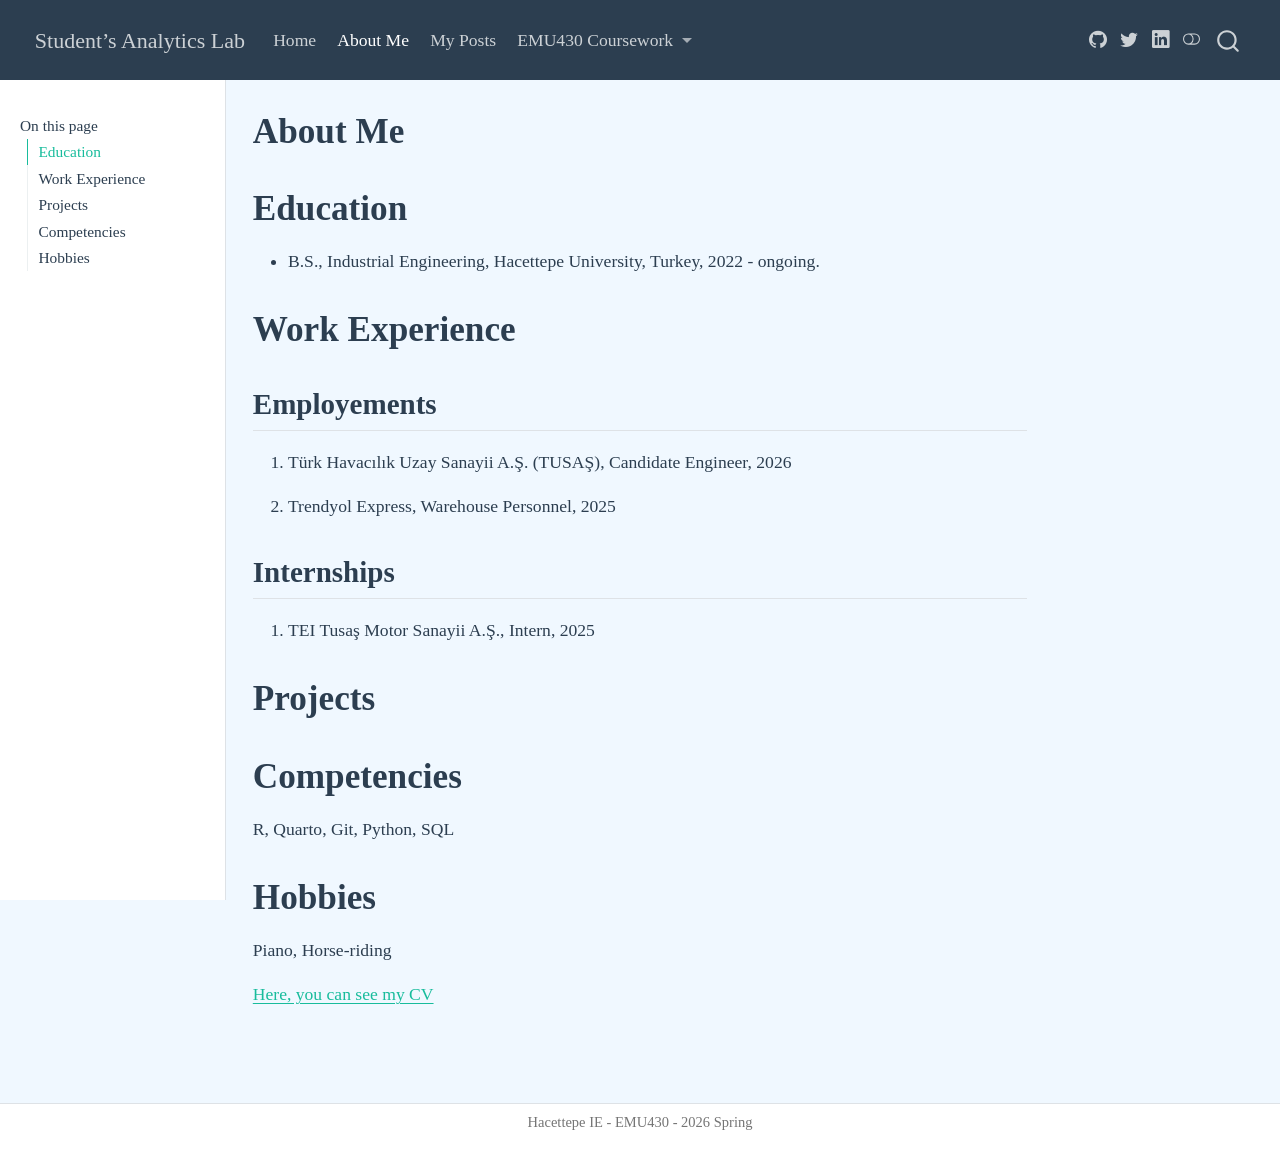
==== commit 41cf16aa: "site" ====
--- a/docs/about.html
+++ b/docs/about.html
@@ -7,7 +7,7 @@
 <meta name="viewport" content="width=device-width, initial-scale=1.0, user-scalable=yes">
 
 
-<title>About Me – [Student/Group Full Name]’s Analytics Lab</title>
+<title>About Me – Student’s Analytics Lab</title>
 <style>
 code{white-space: pre-wrap;}
 span.smallcaps{font-variant: small-caps;}
@@ -42,9 +42,9 @@
 <link href="site_libs/quarto-html/quarto-syntax-highlighting-7b89279ff1a6dce999919e0e67d4d9ec.css" rel="stylesheet" class="quarto-color-scheme-extra" id="quarto-text-highlighting-styles">
 <script src="site_libs/bootstrap/bootstrap.min.js"></script>
 <link href="site_libs/bootstrap/bootstrap-icons.css" rel="stylesheet">
-<link href="site_libs/bootstrap/bootstrap-1f4f0a526e33a25f9ede20238f494f88.min.css" rel="stylesheet" append-hash="true" class="quarto-color-scheme" id="quarto-bootstrap" data-mode="light">
-<link href="site_libs/bootstrap/bootstrap-dark-b7d7e4963d0d63b27f52642e5120691d.min.css" rel="stylesheet" append-hash="true" class="quarto-color-scheme quarto-color-alternate" id="quarto-bootstrap" data-mode="dark">
-<link href="site_libs/bootstrap/bootstrap-1f4f0a526e33a25f9ede20238f494f88.min.css" rel="stylesheet" append-hash="true" class="quarto-color-scheme-extra" id="quarto-bootstrap" data-mode="light">
+<link href="site_libs/bootstrap/bootstrap-2a65a38c4d59960d44fadca43c0e0831.min.css" rel="stylesheet" append-hash="true" class="quarto-color-scheme" id="quarto-bootstrap" data-mode="light">
+<link href="site_libs/bootstrap/bootstrap-dark-c4a2bd882048737e652b022f3cb3664c.min.css" rel="stylesheet" append-hash="true" class="quarto-color-scheme quarto-color-alternate" id="quarto-bootstrap" data-mode="light">
+<link href="site_libs/bootstrap/bootstrap-2a65a38c4d59960d44fadca43c0e0831.min.css" rel="stylesheet" append-hash="true" class="quarto-color-scheme-extra" id="quarto-bootstrap" data-mode="light">
 <script id="quarto-search-options" type="application/json">{
   "location": "navbar",
   "copy-button": false,
@@ -74,7 +74,6 @@
 }</script>
 
 
-<link rel="stylesheet" href="styles.css">
 </head>
 
 <body class="docked nav-fixed quarto-light"><script id="quarto-html-before-body" type="application/javascript">
@@ -249,7 +248,7 @@
     <a href="./index.html" class="navbar-brand navbar-brand-logo">
     </a>
     <a class="navbar-brand" href="./index.html">
-    <span class="navbar-title">[Student/Group Full Name]’s Analytics Lab</span>
+    <span class="navbar-title">Student’s Analytics Lab</span>
     </a>
   </div>
             <div id="quarto-search" class="" title="Search"></div>
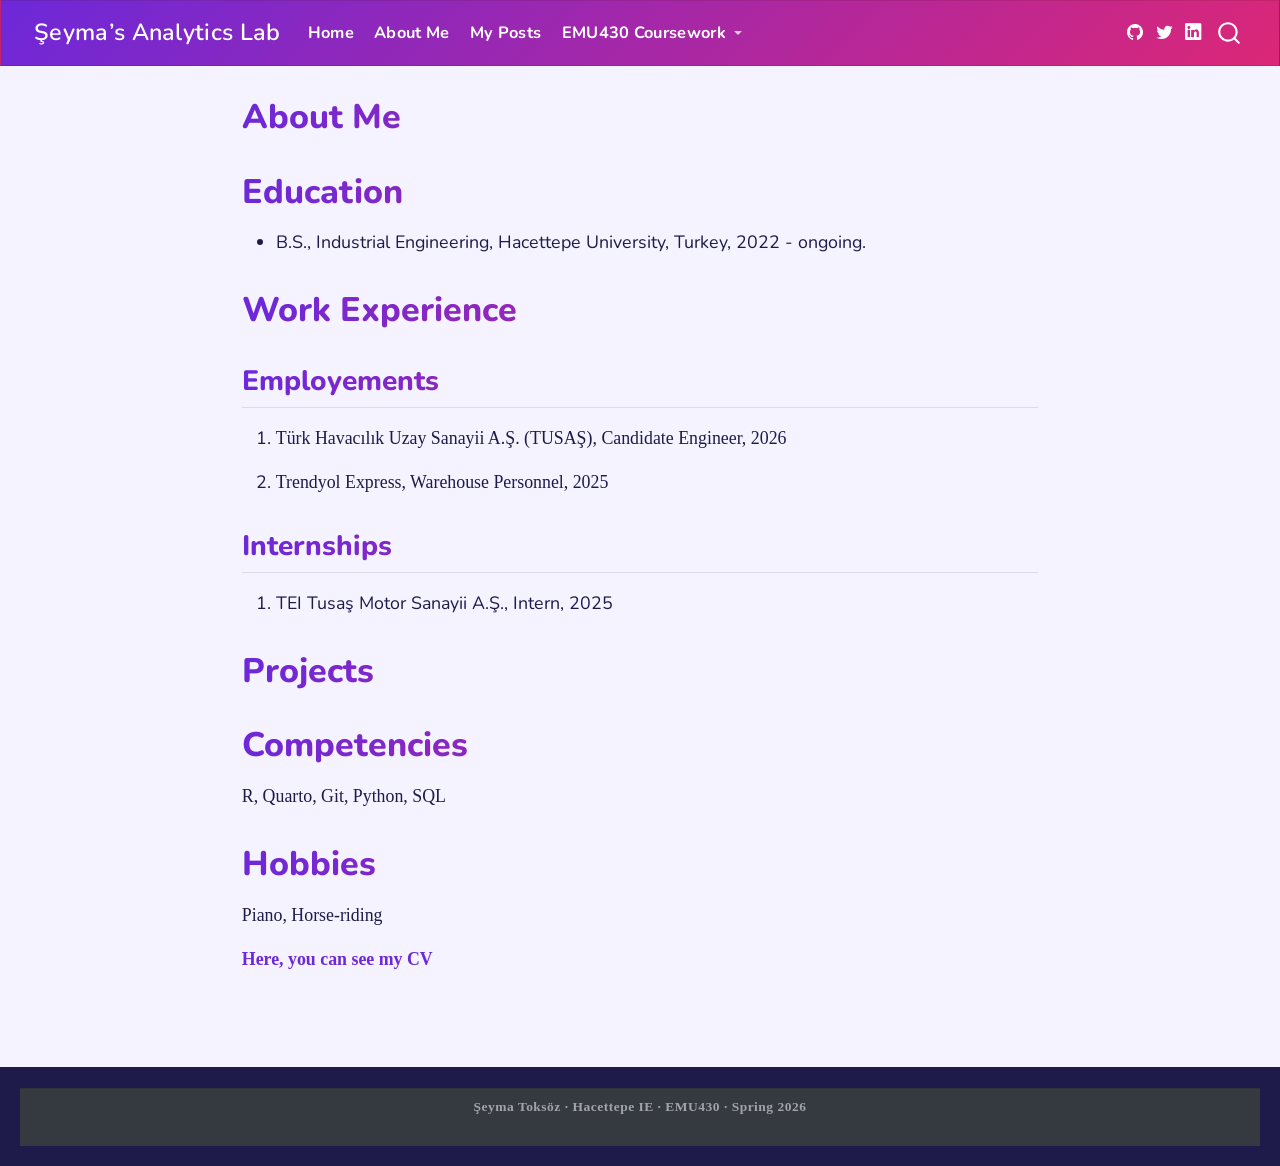
==== commit ed784941: "site2" ====
--- a/docs/about.html
+++ b/docs/about.html
@@ -7,7 +7,7 @@
 <meta name="viewport" content="width=device-width, initial-scale=1.0, user-scalable=yes">
 
 
-<title>About Me – Student’s Analytics Lab</title>
+<title>About Me – Şeyma’s Analytics Lab</title>
 <style>
 code{white-space: pre-wrap;}
 span.smallcaps{font-variant: small-caps;}
@@ -37,14 +37,10 @@
 <script src="site_libs/quarto-html/tippy.umd.min.js"></script>
 <script src="site_libs/quarto-html/anchor.min.js"></script>
 <link href="site_libs/quarto-html/tippy.css" rel="stylesheet">
-<link href="site_libs/quarto-html/quarto-syntax-highlighting-7b89279ff1a6dce999919e0e67d4d9ec.css" rel="stylesheet" class="quarto-color-scheme" id="quarto-text-highlighting-styles">
-<link href="site_libs/quarto-html/quarto-syntax-highlighting-dark-707d8167ce6003fca903bfe2be84ab7f.css" rel="stylesheet" class="quarto-color-scheme quarto-color-alternate" id="quarto-text-highlighting-styles">
-<link href="site_libs/quarto-html/quarto-syntax-highlighting-7b89279ff1a6dce999919e0e67d4d9ec.css" rel="stylesheet" class="quarto-color-scheme-extra" id="quarto-text-highlighting-styles">
+<link href="site_libs/quarto-html/quarto-syntax-highlighting-7b89279ff1a6dce999919e0e67d4d9ec.css" rel="stylesheet" id="quarto-text-highlighting-styles">
 <script src="site_libs/bootstrap/bootstrap.min.js"></script>
 <link href="site_libs/bootstrap/bootstrap-icons.css" rel="stylesheet">
-<link href="site_libs/bootstrap/bootstrap-2a65a38c4d59960d44fadca43c0e0831.min.css" rel="stylesheet" append-hash="true" class="quarto-color-scheme" id="quarto-bootstrap" data-mode="light">
-<link href="site_libs/bootstrap/bootstrap-dark-c4a2bd882048737e652b022f3cb3664c.min.css" rel="stylesheet" append-hash="true" class="quarto-color-scheme quarto-color-alternate" id="quarto-bootstrap" data-mode="light">
-<link href="site_libs/bootstrap/bootstrap-2a65a38c4d59960d44fadca43c0e0831.min.css" rel="stylesheet" append-hash="true" class="quarto-color-scheme-extra" id="quarto-bootstrap" data-mode="light">
+<link href="site_libs/bootstrap/bootstrap-15fe8aa295835bde50ecd10efb13bdc3.min.css" rel="stylesheet" append-hash="true" id="quarto-bootstrap" data-mode="light">
 <script id="quarto-search-options" type="application/json">{
   "location": "navbar",
   "copy-button": false,
@@ -72,173 +68,13 @@
     "search-label": "Search"
   }
 }</script>
-
-
+<style>html{ scroll-behavior: smooth; }</style>
+
+
+<link rel="stylesheet" href="styles.css">
 </head>
 
-<body class="docked nav-fixed quarto-light"><script id="quarto-html-before-body" type="application/javascript">
-    const toggleBodyColorMode = (bsSheetEl) => {
-      const mode = bsSheetEl.getAttribute("data-mode");
-      const bodyEl = window.document.querySelector("body");
-      if (mode === "dark") {
-        bodyEl.classList.add("quarto-dark");
-        bodyEl.classList.remove("quarto-light");
-      } else {
-        bodyEl.classList.add("quarto-light");
-        bodyEl.classList.remove("quarto-dark");
-      }
-    }
-    const toggleBodyColorPrimary = () => {
-      const bsSheetEl = window.document.querySelector("link#quarto-bootstrap:not([rel=disabled-stylesheet])");
-      if (bsSheetEl) {
-        toggleBodyColorMode(bsSheetEl);
-      }
-    }
-    const setColorSchemeToggle = (alternate) => {
-      const toggles = window.document.querySelectorAll('.quarto-color-scheme-toggle');
-      for (let i=0; i < toggles.length; i++) {
-        const toggle = toggles[i];
-        if (toggle) {
-          if (alternate) {
-            toggle.classList.add("alternate");
-          } else {
-            toggle.classList.remove("alternate");
-          }
-        }
-      }
-    };
-    const toggleColorMode = (alternate) => {
-      // Switch the stylesheets
-      const primaryStylesheets = window.document.querySelectorAll('link.quarto-color-scheme:not(.quarto-color-alternate)');
-      const alternateStylesheets = window.document.querySelectorAll('link.quarto-color-scheme.quarto-color-alternate');
-      manageTransitions('#quarto-margin-sidebar .nav-link', false);
-      if (alternate) {
-        // note: dark is layered on light, we don't disable primary!
-        enableStylesheet(alternateStylesheets);
-        for (const sheetNode of alternateStylesheets) {
-          if (sheetNode.id === "quarto-bootstrap") {
-            toggleBodyColorMode(sheetNode);
-          }
-        }
-      } else {
-        disableStylesheet(alternateStylesheets);
-        enableStylesheet(primaryStylesheets)
-        toggleBodyColorPrimary();
-      }
-      manageTransitions('#quarto-margin-sidebar .nav-link', true);
-      // Switch the toggles
-      setColorSchemeToggle(alternate)
-      // Hack to workaround the fact that safari doesn't
-      // properly recolor the scrollbar when toggling (#1455)
-      if (navigator.userAgent.indexOf('Safari') > 0 && navigator.userAgent.indexOf('Chrome') == -1) {
-        manageTransitions("body", false);
-        window.scrollTo(0, 1);
-        setTimeout(() => {
-          window.scrollTo(0, 0);
-          manageTransitions("body", true);
-        }, 40);
-      }
-    }
-    const disableStylesheet = (stylesheets) => {
-      for (let i=0; i < stylesheets.length; i++) {
-        const stylesheet = stylesheets[i];
-        stylesheet.rel = 'disabled-stylesheet';
-      }
-    }
-    const enableStylesheet = (stylesheets) => {
-      for (let i=0; i < stylesheets.length; i++) {
-        const stylesheet = stylesheets[i];
-        if(stylesheet.rel !== 'stylesheet') { // for Chrome, which will still FOUC without this check
-          stylesheet.rel = 'stylesheet';
-        }
-      }
-    }
-    const manageTransitions = (selector, allowTransitions) => {
-      const els = window.document.querySelectorAll(selector);
-      for (let i=0; i < els.length; i++) {
-        const el = els[i];
-        if (allowTransitions) {
-          el.classList.remove('notransition');
-        } else {
-          el.classList.add('notransition');
-        }
-      }
-    }
-    const isFileUrl = () => {
-      return window.location.protocol === 'file:';
-    }
-    const hasAlternateSentinel = () => {
-      let styleSentinel = getColorSchemeSentinel();
-      if (styleSentinel !== null) {
-        return styleSentinel === "alternate";
-      } else {
-        return false;
-      }
-    }
-    const setStyleSentinel = (alternate) => {
-      const value = alternate ? "alternate" : "default";
-      if (!isFileUrl()) {
-        window.localStorage.setItem("quarto-color-scheme", value);
-      } else {
-        localAlternateSentinel = value;
-      }
-    }
-    const getColorSchemeSentinel = () => {
-      if (!isFileUrl()) {
-        const storageValue = window.localStorage.getItem("quarto-color-scheme");
-        return storageValue != null ? storageValue : localAlternateSentinel;
-      } else {
-        return localAlternateSentinel;
-      }
-    }
-    const toggleGiscusIfUsed = (isAlternate, darkModeDefault) => {
-      const baseTheme = document.querySelector('#giscus-base-theme')?.value ?? 'light';
-      const alternateTheme = document.querySelector('#giscus-alt-theme')?.value ?? 'dark';
-      let newTheme = '';
-      if(authorPrefersDark) {
-        newTheme = isAlternate ? baseTheme : alternateTheme;
-      } else {
-        newTheme = isAlternate ? alternateTheme : baseTheme;
-      }
-      const changeGiscusTheme = () => {
-        // From: https://github.com/giscus/giscus/issues/336
-        const sendMessage = (message) => {
-          const iframe = document.querySelector('iframe.giscus-frame');
-          if (!iframe) return;
-          iframe.contentWindow.postMessage({ giscus: message }, 'https://giscus.app');
-        }
-        sendMessage({
-          setConfig: {
-            theme: newTheme
-          }
-        });
-      }
-      const isGiscussLoaded = window.document.querySelector('iframe.giscus-frame') !== null;
-      if (isGiscussLoaded) {
-        changeGiscusTheme();
-      }
-    };
-    const authorPrefersDark = false;
-    const darkModeDefault = authorPrefersDark;
-      document.querySelector('link#quarto-text-highlighting-styles.quarto-color-scheme-extra').rel = 'disabled-stylesheet';
-      document.querySelector('link#quarto-bootstrap.quarto-color-scheme-extra').rel = 'disabled-stylesheet';
-    let localAlternateSentinel = darkModeDefault ? 'alternate' : 'default';
-    // Dark / light mode switch
-    window.quartoToggleColorScheme = () => {
-      // Read the current dark / light value
-      let toAlternate = !hasAlternateSentinel();
-      toggleColorMode(toAlternate);
-      setStyleSentinel(toAlternate);
-      toggleGiscusIfUsed(toAlternate, darkModeDefault);
-      window.dispatchEvent(new Event('resize'));
-    };
-    // Switch to dark mode if need be
-    if (hasAlternateSentinel()) {
-      toggleColorMode(true);
-    } else {
-      toggleColorMode(false);
-    }
-  </script>
+<body class="nav-fixed fullcontent quarto-light">
 
 <div id="quarto-search-results"></div>
   <header id="quarto-header" class="headroom fixed-top">
@@ -248,7 +84,7 @@
     <a href="./index.html" class="navbar-brand navbar-brand-logo">
     </a>
     <a class="navbar-brand" href="./index.html">
-    <span class="navbar-title">Student’s Analytics Lab</span>
+    <span class="navbar-title">Şeyma’s Analytics Lab</span>
     </a>
   </div>
             <div id="quarto-search" class="" title="Search"></div>
@@ -287,10 +123,9 @@
 </ul>
           </div> <!-- /navcollapse -->
             <div class="quarto-navbar-tools tools-wide">
-    <a href="https://twitter.com" title="" class="quarto-navigation-tool px-1" aria-label=""><i class="bi bi-github"></i></a>
+    <a href="https://github.com" title="" class="quarto-navigation-tool px-1" aria-label=""><i class="bi bi-github"></i></a>
     <a href="https://twitter.com" title="" class="quarto-navigation-tool px-1" aria-label=""><i class="bi bi-twitter"></i></a>
     <a href="https://linkedin.com" title="" class="quarto-navigation-tool px-1" aria-label=""><i class="bi bi-linkedin"></i></a>
-  <a href="" class="quarto-color-scheme-toggle quarto-navigation-tool  px-1" onclick="window.quartoToggleColorScheme(); return false;" title="Toggle dark mode"><i class="bi"></i></a>
 </div>
       </div> <!-- /container-fluid -->
     </nav>
@@ -298,30 +133,10 @@
 <!-- content -->
 <div id="quarto-content" class="quarto-container page-columns page-rows-contents page-layout-article page-navbar">
 <!-- sidebar -->
-  <nav id="quarto-sidebar" class="sidebar collapse collapse-horizontal quarto-sidebar-collapse-item sidebar-navigation docked overflow-auto">
-    <nav id="TOC" role="doc-toc" class="toc-active">
-    <h2 id="toc-title">On this page</h2>
-   
-  <ul>
-  <li><a href="#education" id="toc-education" class="nav-link active" data-scroll-target="#education">Education</a></li>
-  <li><a href="#work-experience" id="toc-work-experience" class="nav-link" data-scroll-target="#work-experience">Work Experience</a>
-  <ul class="collapse">
-  <li><a href="#employements" id="toc-employements" class="nav-link" data-scroll-target="#employements">Employements</a></li>
-  <li><a href="#internships" id="toc-internships" class="nav-link" data-scroll-target="#internships">Internships</a></li>
-  </ul></li>
-  <li><a href="#projects" id="toc-projects" class="nav-link" data-scroll-target="#projects">Projects</a></li>
-  <li><a href="#competencies" id="toc-competencies" class="nav-link" data-scroll-target="#competencies">Competencies</a></li>
-  <li><a href="#hobbies" id="toc-hobbies" class="nav-link" data-scroll-target="#hobbies">Hobbies</a></li>
-  </ul>
-</nav>
-</nav>
-<div id="quarto-sidebar-glass" class="quarto-sidebar-collapse-item" data-bs-toggle="collapse" data-bs-target=".quarto-sidebar-collapse-item"></div>
 <!-- margin-sidebar -->
-    <div id="quarto-margin-sidebar" class="sidebar margin-sidebar zindex-bottom">
-    </div>
+    
 <!-- main -->
 <main class="content" id="quarto-document-content">
-
 
 <header id="title-block-header" class="quarto-title-block default">
 <div class="quarto-title">
@@ -382,19 +197,6 @@
 <a onclick="window.scrollTo(0, 0); return false;" role="button" id="quarto-back-to-top"><i class="bi bi-arrow-up"></i> Back to top</a></main> <!-- /main -->
 <script id="quarto-html-after-body" type="application/javascript">
   window.document.addEventListener("DOMContentLoaded", function (event) {
-    // Ensure there is a toggle, if there isn't float one in the top right
-    if (window.document.querySelector('.quarto-color-scheme-toggle') === null) {
-      const a = window.document.createElement('a');
-      a.classList.add('top-right');
-      a.classList.add('quarto-color-scheme-toggle');
-      a.href = "";
-      a.onclick = function() { try { window.quartoToggleColorScheme(); } catch {} return false; };
-      const i = window.document.createElement("i");
-      i.classList.add('bi');
-      a.appendChild(i);
-      window.document.body.appendChild(a);
-    }
-    setColorSchemeToggle(hasAlternateSentinel())
     const icon = "";
     const anchorJS = new window.AnchorJS();
     anchorJS.options = {
@@ -480,6 +282,11 @@
           if (link.dataset.originalHref !== undefined) {
             link.href = link.dataset.originalHref;
           }
+            // target, if specified
+            link.setAttribute("target", "_blank");
+            if (link.getAttribute("rel") === null) {
+              link.setAttribute("rel", "noopener");
+            }
         }
       }
     function tippyHover(el, contentFn, onTriggerFn, onUntriggerFn) {
@@ -800,7 +607,7 @@
       &nbsp;
     </div>   
     <div class="nav-footer-center">
-<p>Hacettepe IE - EMU430 - 2026 Spring</p>
+<p>Şeyma Toksöz · Hacettepe IE · EMU430 · Spring 2026</p>
 </div>
     <div class="nav-footer-right">
       &nbsp;
@@ -811,4 +618,5 @@
 
 
 
+<script src="site_libs/quarto-html/zenscroll-min.js"></script>
 </body></html>
--- a/docs/styles.css
+++ b/docs/styles.css
@@ -0,0 +1,98 @@
+/* Google Fonts */
+@import url('https://fonts.googleapis.com/css2?family=Nunito:wght@400;600;700;800&family=Fira+Code&display=swap');
+
+/* Ana renkler */
+:root {
+  --accent: #6D28D9;
+  --accent2: #DB2777;
+  --accent3: #D97706;
+}
+
+/* Body */
+body {
+  background-color: #f5f3ff;
+  font-family: 'Nunito', sans-serif;
+  font-size: 1.05rem;
+  color: #1e1b4b;
+}
+
+/* Navbar */
+.navbar {
+  background: linear-gradient(135deg, #6D28D9, #DB2777) !important;
+  font-weight: 700;
+  letter-spacing: 0.3px;
+}
+
+.navbar .nav-link,
+.navbar-brand {
+  color: white !important;
+}
+
+.navbar .nav-link:hover {
+  color: #fde68a !important;
+}
+
+/* Başlıklar */
+h1, h2, h3 {
+  font-family: 'Nunito', sans-serif;
+  font-weight: 800;
+  background: linear-gradient(90deg, #6D28D9, #DB2777);
+  -webkit-background-clip: text;
+  -webkit-text-fill-color: transparent;
+  background-clip: text;
+}
+
+/* Linkler */
+a {
+  color: #6D28D9;
+  text-decoration: none;
+  font-weight: 600;
+}
+
+a:hover {
+  color: #DB2777;
+}
+
+/* İçerik bloğu */
+.content-block {
+  border-left: 4px solid #6D28D9;
+  padding-left: 1.5rem;
+}
+
+/* Callout kutuları */
+.callout {
+  border-radius: 12px;
+  border-left-width: 5px;
+}
+
+/* Sidebar */
+.sidebar-navigation .sidebar-item a {
+  color: #6D28D9;
+  font-weight: 600;
+}
+
+.sidebar-navigation .sidebar-item a:hover {
+  color: #DB2777;
+  background-color: #ede9fe;
+  border-radius: 8px;
+  padding-left: 0.5rem;
+}
+
+/* Kod blokları */
+code {
+  background-color: #ede9fe;
+  color: #6D28D9;
+  padding: 2px 6px;
+  border-radius: 5px;
+  font-family: 'Fira Code', monospace;
+}
+
+/* Footer */
+footer {
+  background: #1e1b4b !important;
+  color: #c4b5fd !important;
+  padding: 1.2rem;
+  text-align: center;
+  font-weight: 600;
+  letter-spacing: 0.5px;
+}
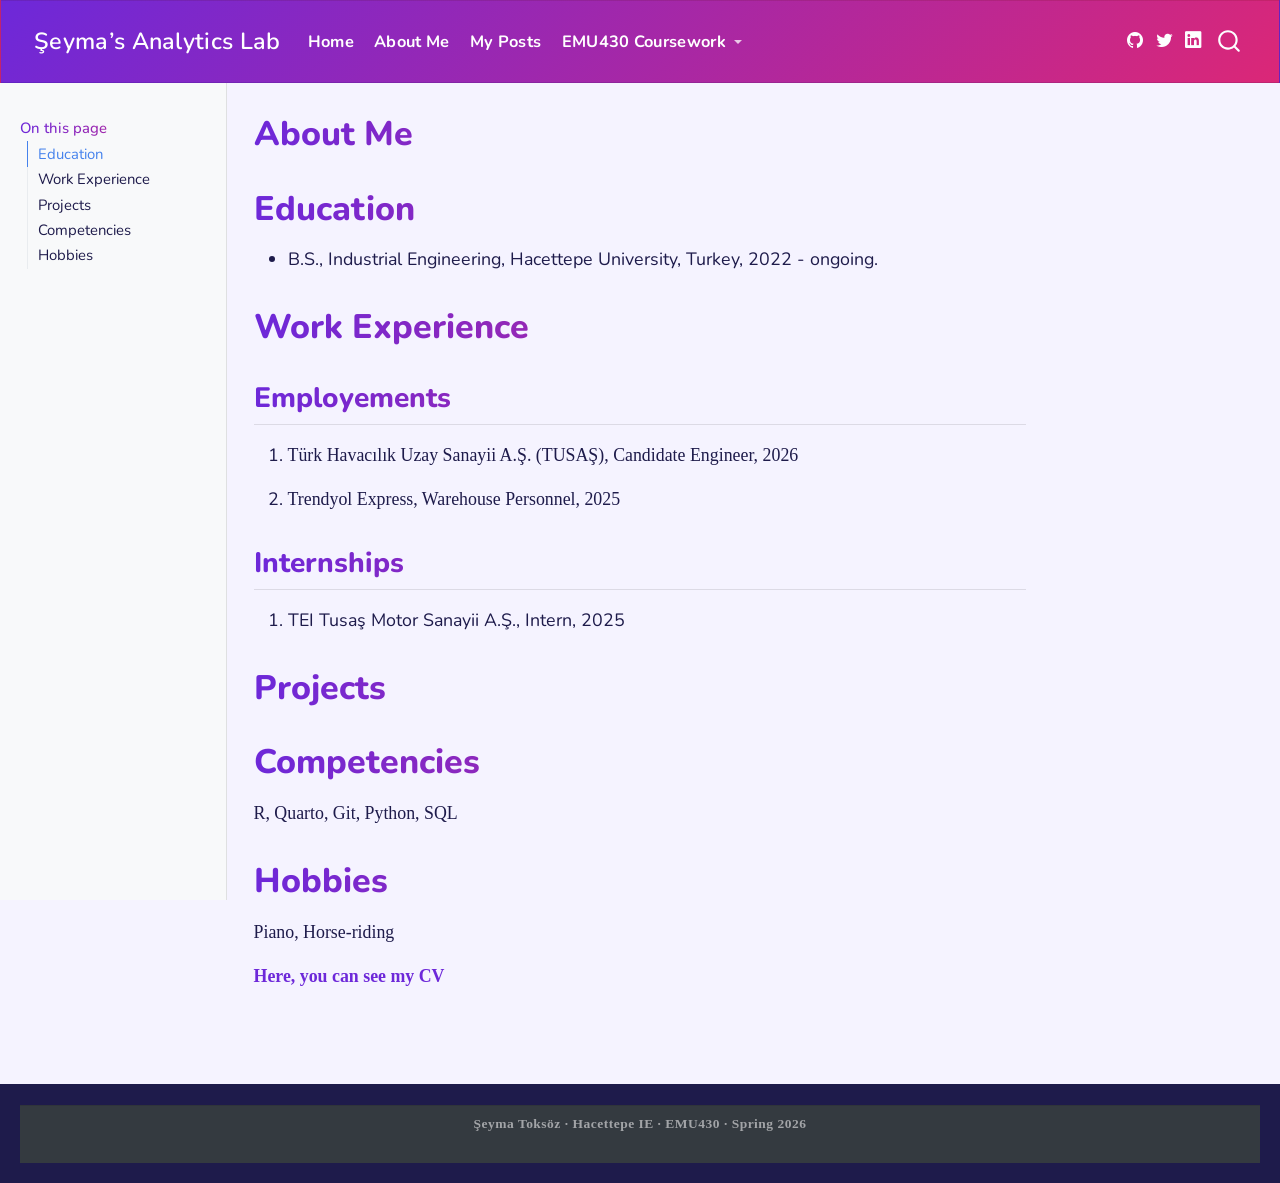
==== commit 4f0bf78a: "site5" ====
--- a/docs/about.html
+++ b/docs/about.html
@@ -40,7 +40,7 @@
 <link href="site_libs/quarto-html/quarto-syntax-highlighting-7b89279ff1a6dce999919e0e67d4d9ec.css" rel="stylesheet" id="quarto-text-highlighting-styles">
 <script src="site_libs/bootstrap/bootstrap.min.js"></script>
 <link href="site_libs/bootstrap/bootstrap-icons.css" rel="stylesheet">
-<link href="site_libs/bootstrap/bootstrap-15fe8aa295835bde50ecd10efb13bdc3.min.css" rel="stylesheet" append-hash="true" id="quarto-bootstrap" data-mode="light">
+<link href="site_libs/bootstrap/bootstrap-bc4b90c97c8530ec9ae912324ac11c5a.min.css" rel="stylesheet" append-hash="true" id="quarto-bootstrap" data-mode="light">
 <script id="quarto-search-options" type="application/json">{
   "location": "navbar",
   "copy-button": false,
@@ -68,13 +68,12 @@
     "search-label": "Search"
   }
 }</script>
-<style>html{ scroll-behavior: smooth; }</style>
 
 
 <link rel="stylesheet" href="styles.css">
 </head>
 
-<body class="nav-fixed fullcontent quarto-light">
+<body class="docked nav-fixed quarto-light">
 
 <div id="quarto-search-results"></div>
   <header id="quarto-header" class="headroom fixed-top">
@@ -133,8 +132,27 @@
 <!-- content -->
 <div id="quarto-content" class="quarto-container page-columns page-rows-contents page-layout-article page-navbar">
 <!-- sidebar -->
+  <nav id="quarto-sidebar" class="sidebar collapse collapse-horizontal quarto-sidebar-collapse-item sidebar-navigation docked overflow-auto">
+    <nav id="TOC" role="doc-toc" class="toc-active">
+    <h2 id="toc-title">On this page</h2>
+   
+  <ul>
+  <li><a href="#education" id="toc-education" class="nav-link active" data-scroll-target="#education">Education</a></li>
+  <li><a href="#work-experience" id="toc-work-experience" class="nav-link" data-scroll-target="#work-experience">Work Experience</a>
+  <ul class="collapse">
+  <li><a href="#employements" id="toc-employements" class="nav-link" data-scroll-target="#employements">Employements</a></li>
+  <li><a href="#internships" id="toc-internships" class="nav-link" data-scroll-target="#internships">Internships</a></li>
+  </ul></li>
+  <li><a href="#projects" id="toc-projects" class="nav-link" data-scroll-target="#projects">Projects</a></li>
+  <li><a href="#competencies" id="toc-competencies" class="nav-link" data-scroll-target="#competencies">Competencies</a></li>
+  <li><a href="#hobbies" id="toc-hobbies" class="nav-link" data-scroll-target="#hobbies">Hobbies</a></li>
+  </ul>
+</nav>
+</nav>
+<div id="quarto-sidebar-glass" class="quarto-sidebar-collapse-item" data-bs-toggle="collapse" data-bs-target=".quarto-sidebar-collapse-item"></div>
 <!-- margin-sidebar -->
-    
+    <div id="quarto-margin-sidebar" class="sidebar margin-sidebar zindex-bottom">
+    </div>
 <!-- main -->
 <main class="content" id="quarto-document-content">
 
@@ -282,11 +300,6 @@
           if (link.dataset.originalHref !== undefined) {
             link.href = link.dataset.originalHref;
           }
-            // target, if specified
-            link.setAttribute("target", "_blank");
-            if (link.getAttribute("rel") === null) {
-              link.setAttribute("rel", "noopener");
-            }
         }
       }
     function tippyHover(el, contentFn, onTriggerFn, onUntriggerFn) {
@@ -618,5 +631,4 @@
 
 
 
-<script src="site_libs/quarto-html/zenscroll-min.js"></script>
 </body></html>
--- a/docs/styles.css
+++ b/docs/styles.css
@@ -28,8 +28,14 @@
   color: white !important;
 }
 
-.navbar .nav-link:hover {
-  color: #fde68a !important;
+/* Navbar */
+.navbar {
+  background: linear-gradient(135deg, #6D28D9, #DB2777) !important;
+  font-weight: 700;
+  letter-spacing: 0.3px;
+  padding-top: 1rem;
+  padding-bottom: 1rem;
+  min-height: 70px;
 }
 
 /* Başlıklar */
